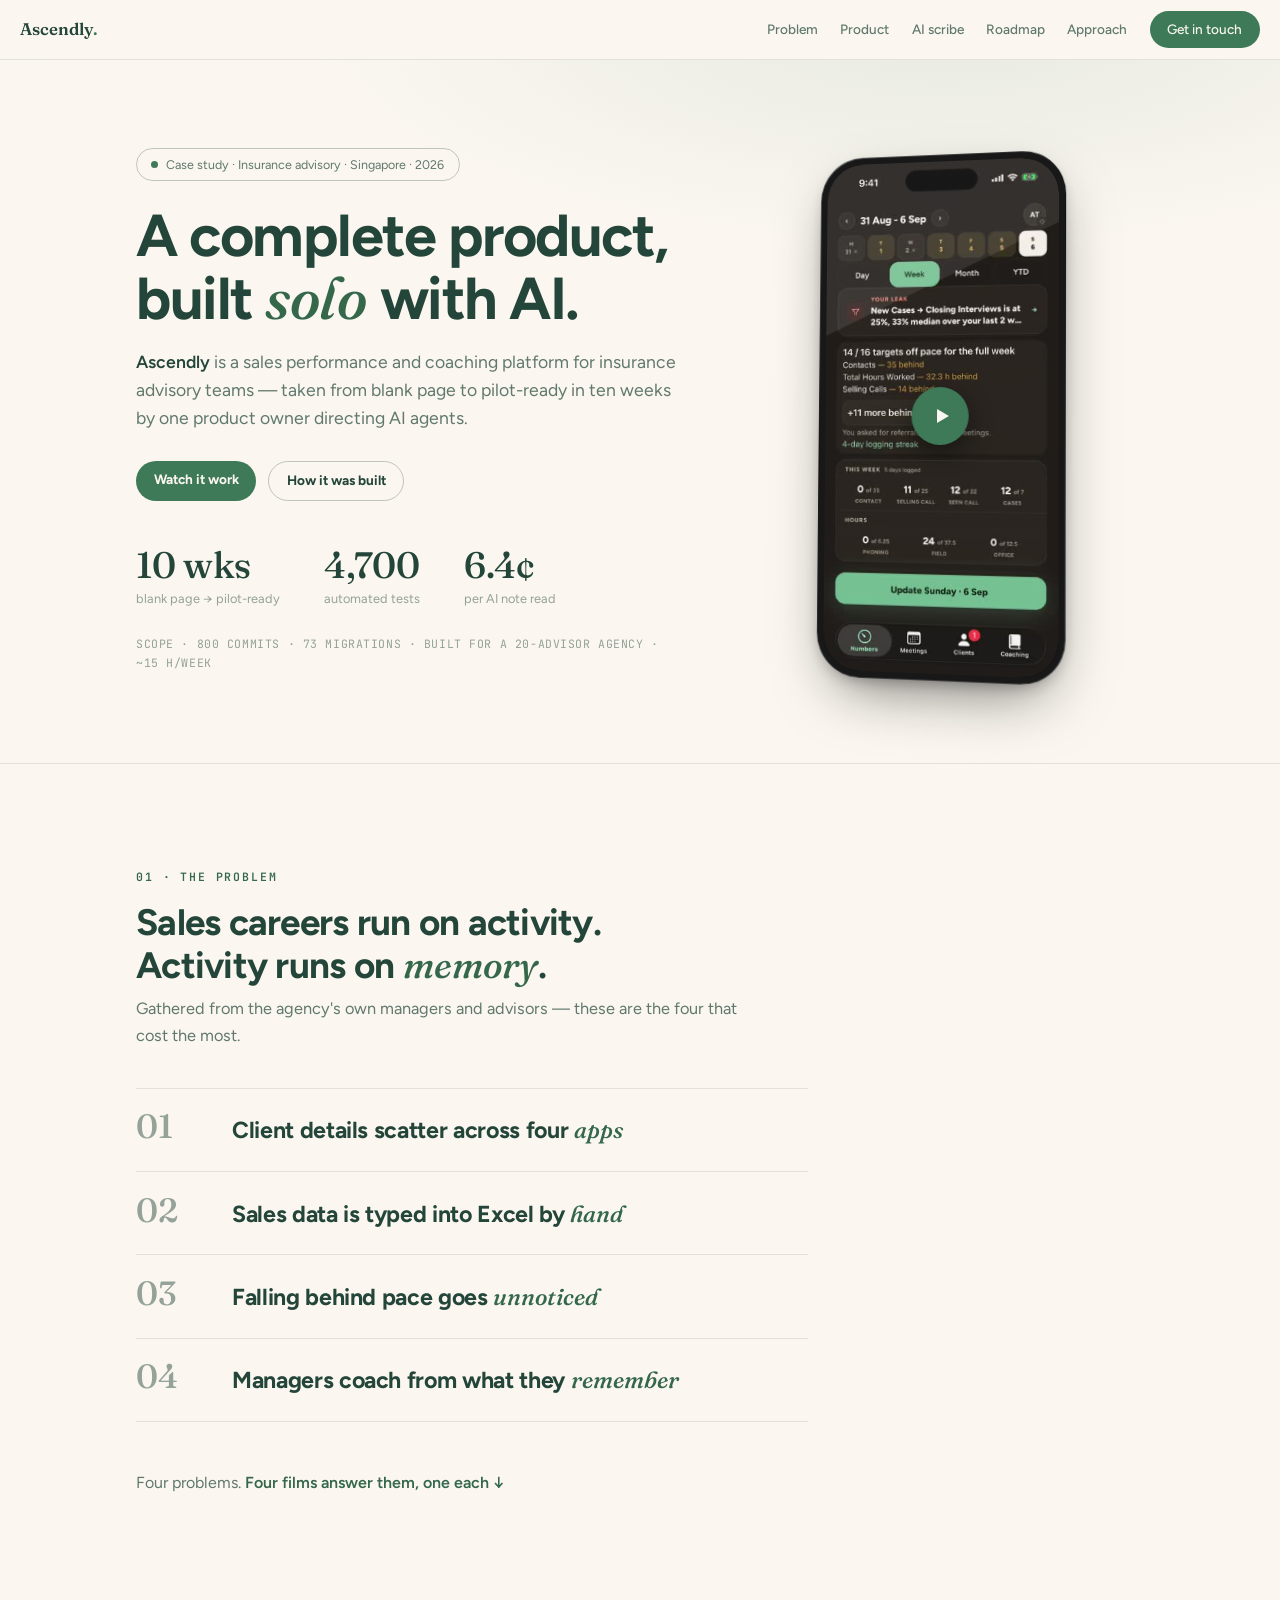
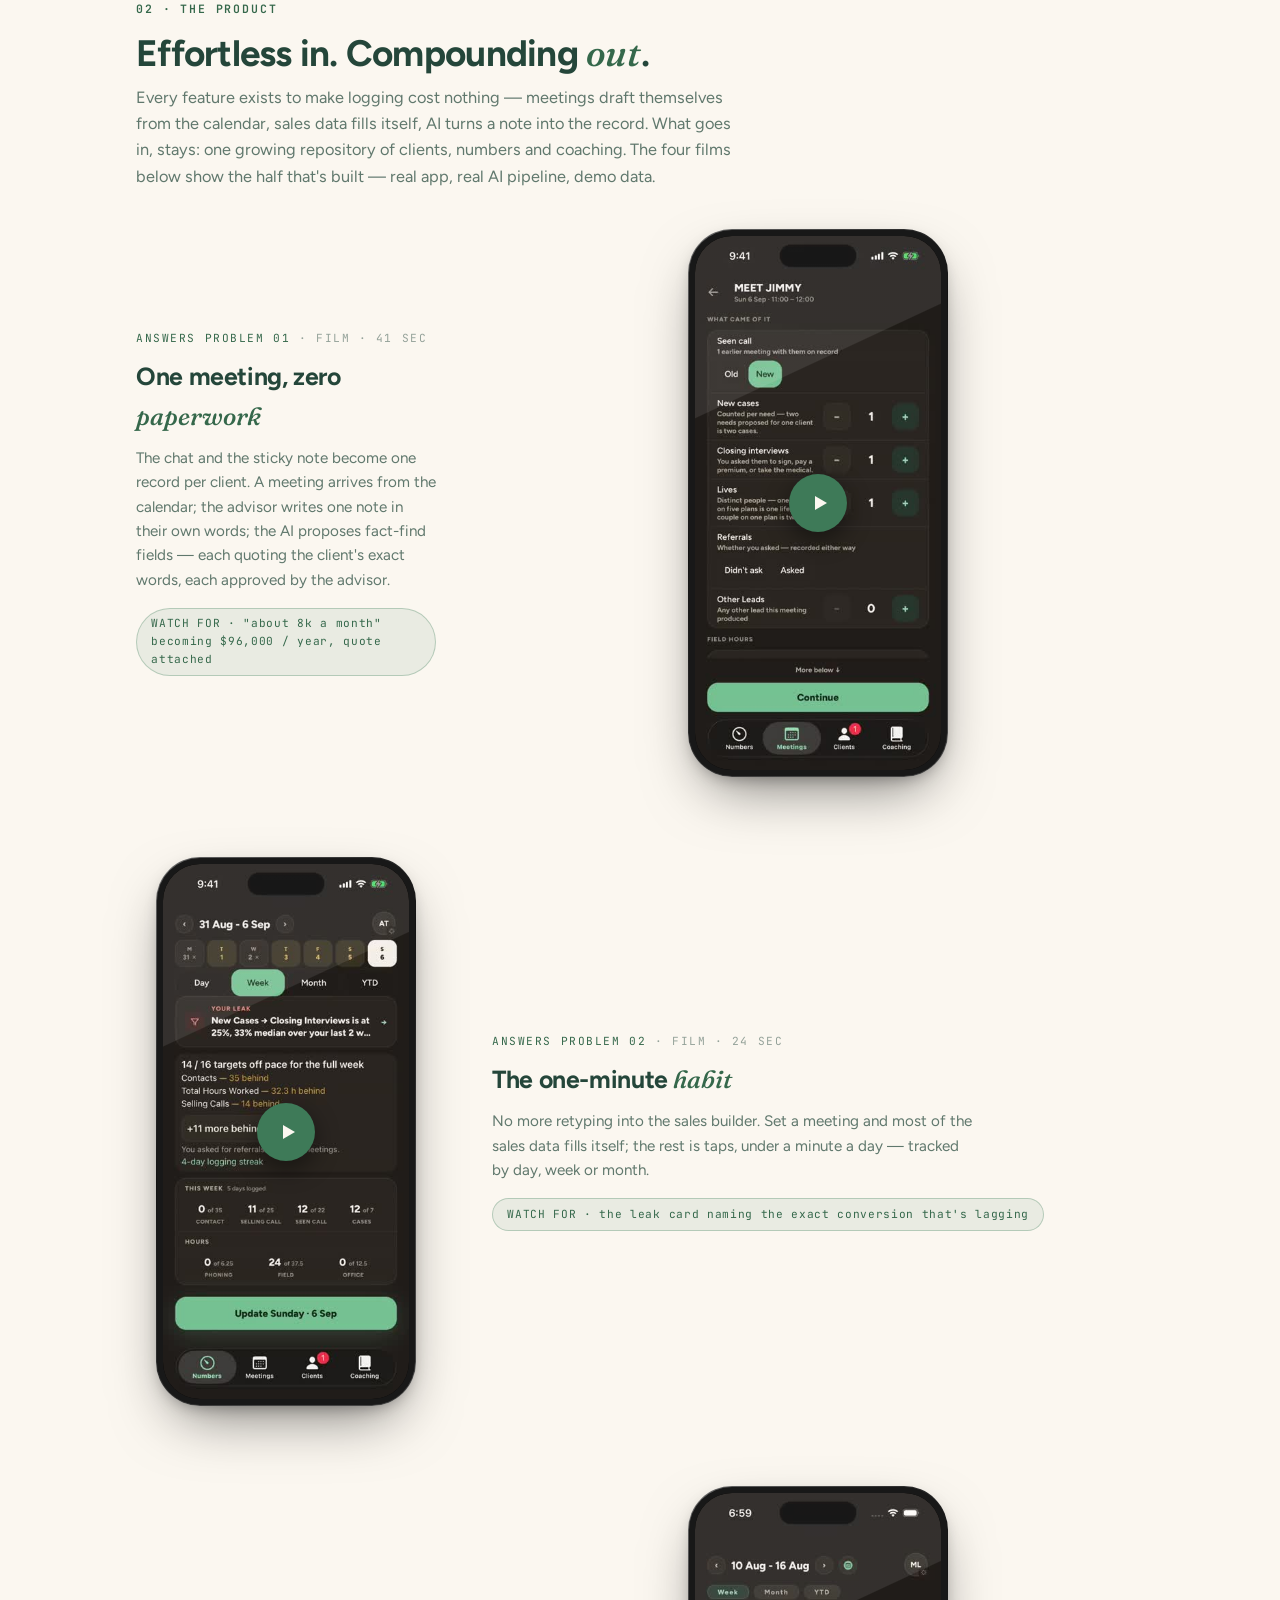
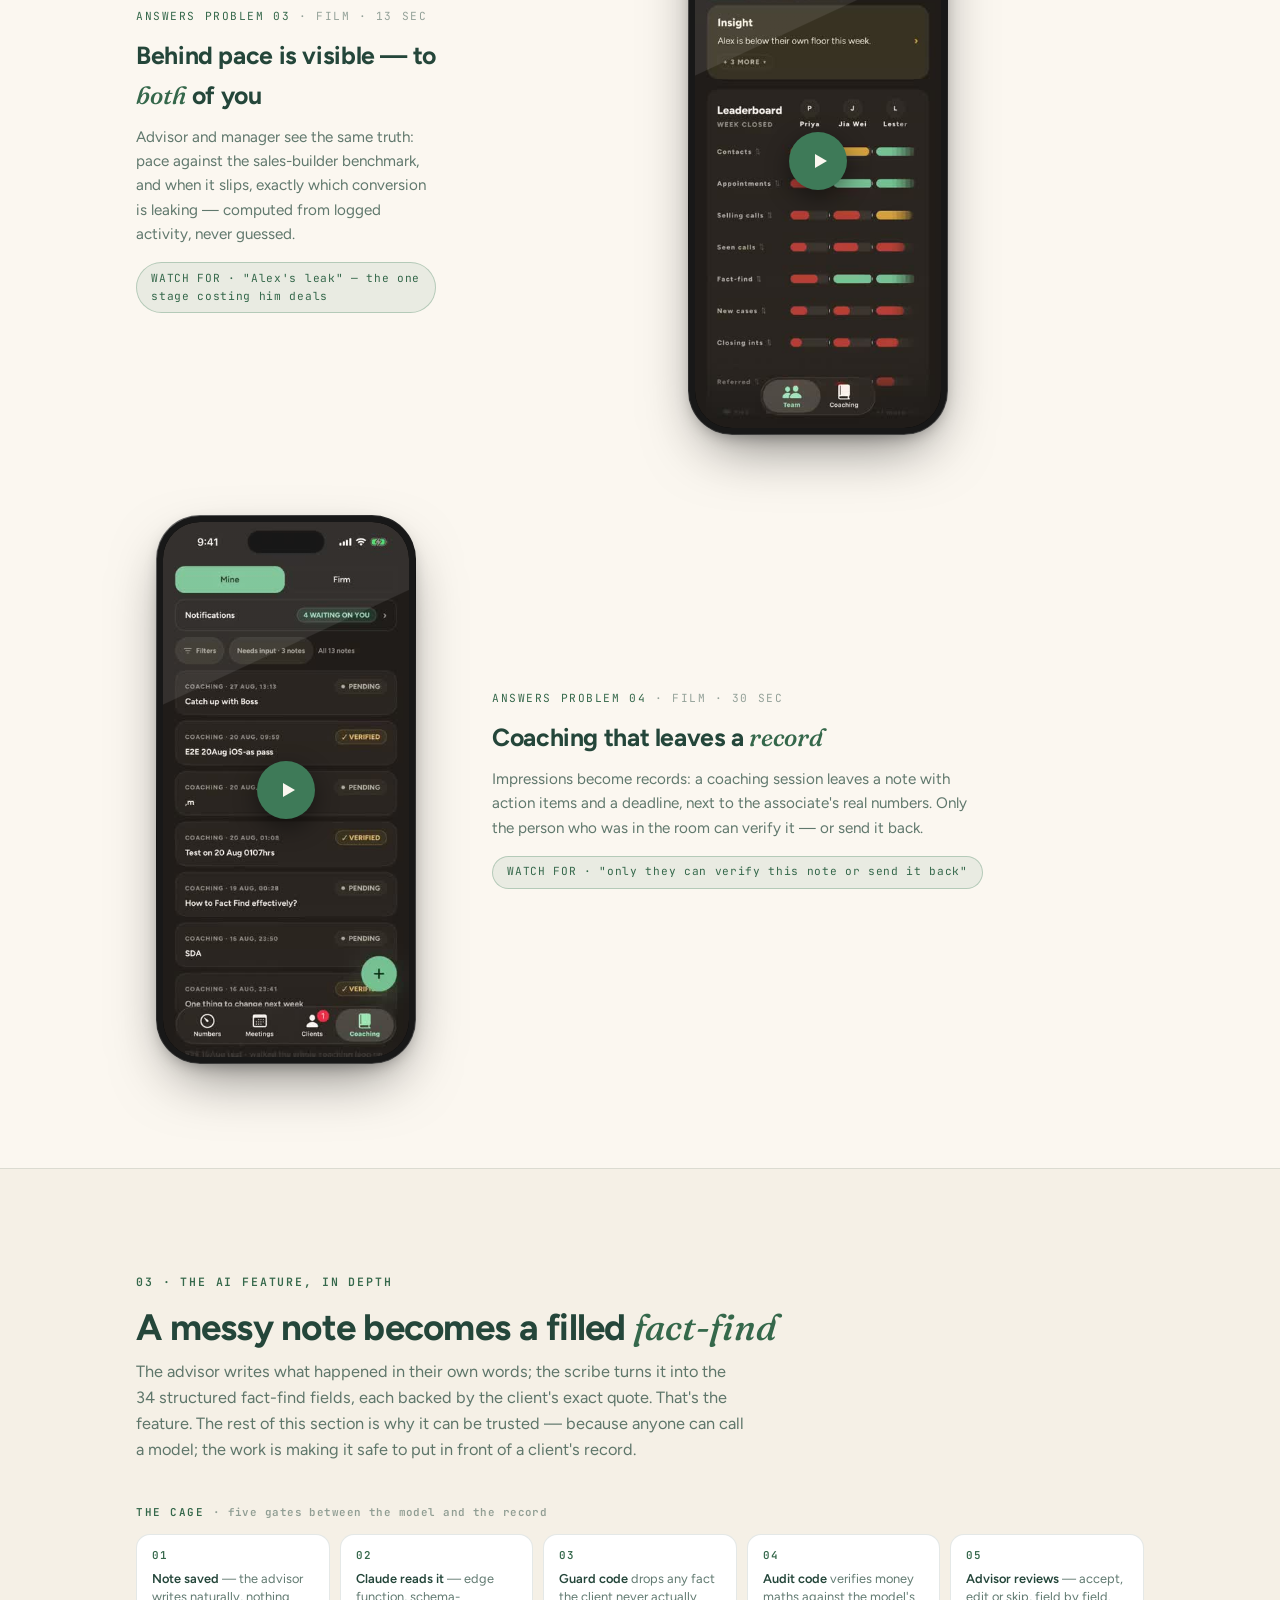
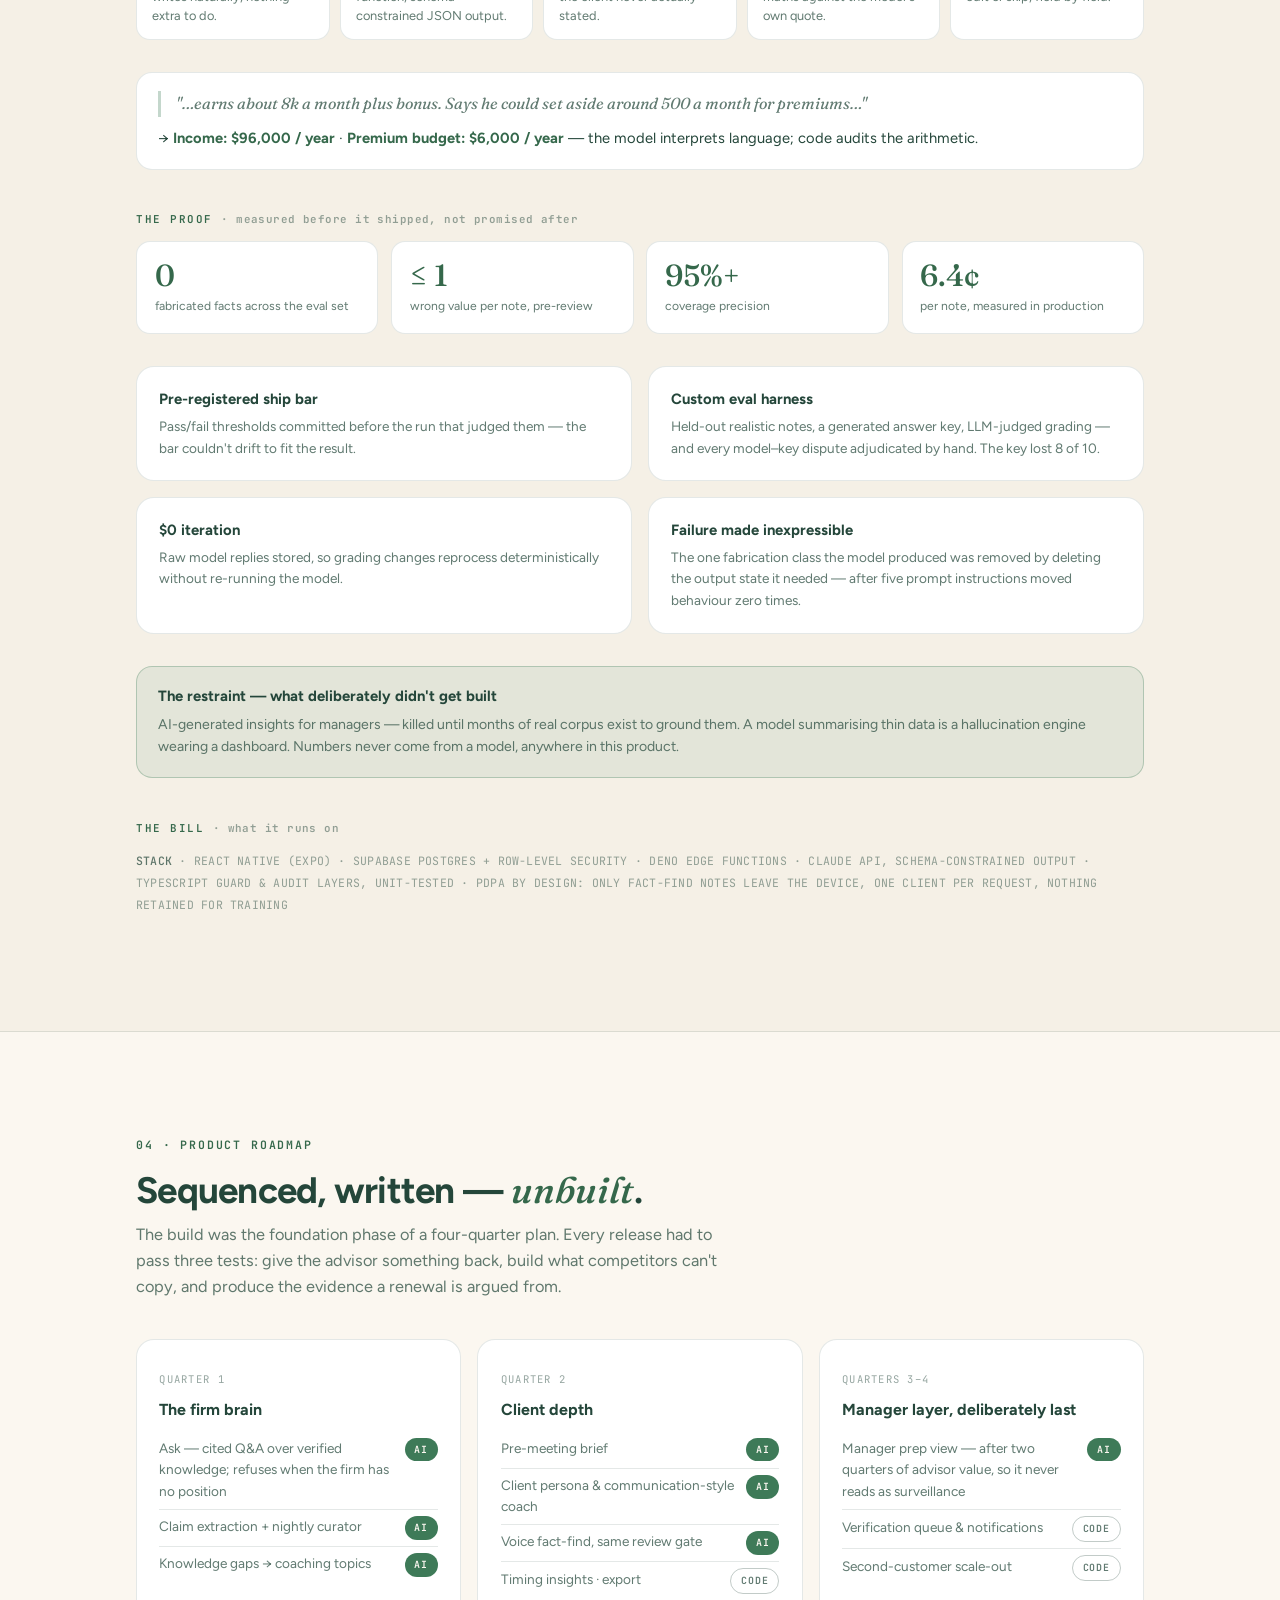
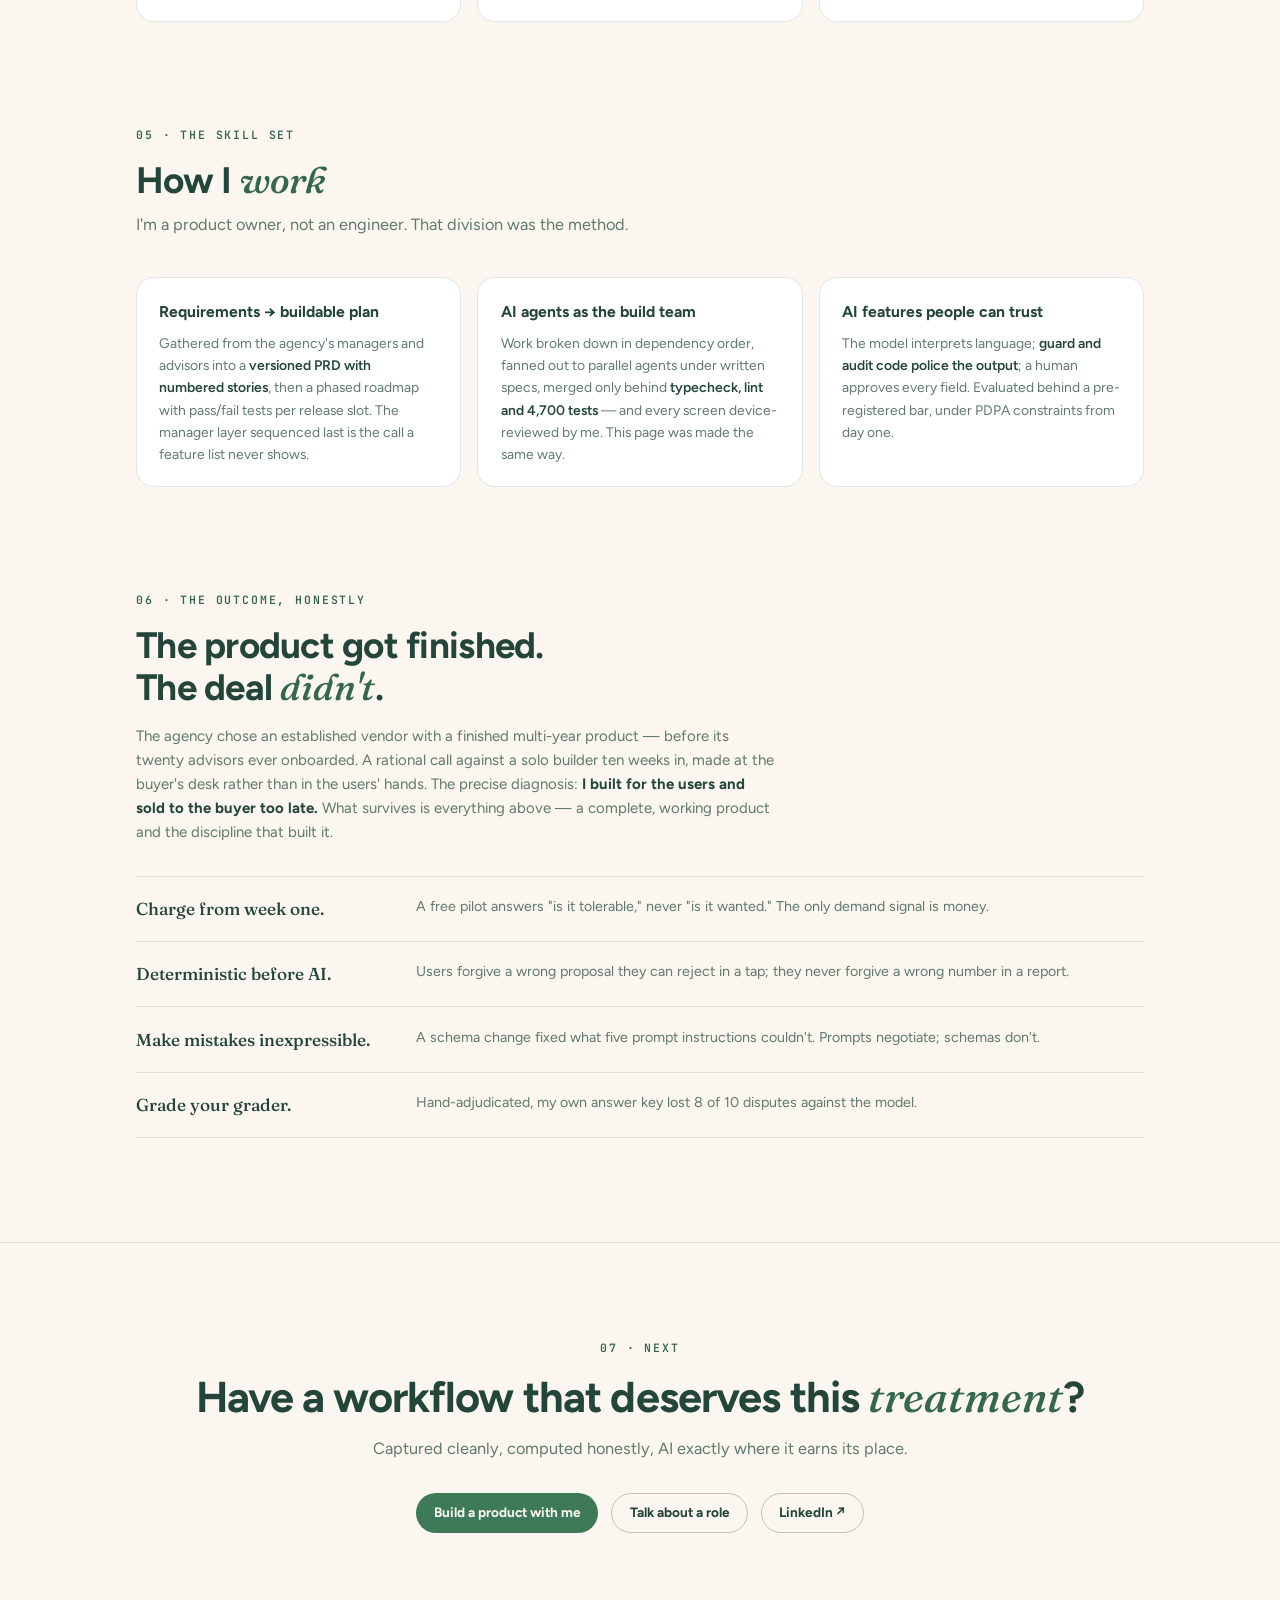
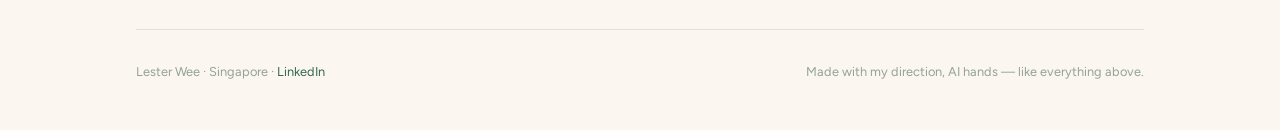
==== index.html @ a62f616c "Ascendly case study — portfolio site" ====
<!doctype html>
<html lang="en">
<head>
<meta charset="utf-8">
<meta name="viewport" content="width=device-width, initial-scale=1">
<title>Building Ascendly</title>
<meta name="description" content="Case study: Ascendly — a sales performance and coaching platform for insurance advisory teams, designed and shipped solo with AI by Lester Wee.">
</head>
<body>
<link rel="preconnect" href="https://fonts.googleapis.com">
<link rel="stylesheet" href="https://fonts.googleapis.com/css2?family=Figtree:ital,wght@0,400;0,500;0,600;0,700;1,400&family=Fraunces:ital,opsz,wght@0,9..144,400;0,9..144,500;0,9..144,600;1,9..144,400;1,9..144,500&family=JetBrains+Mono:wght@400;500;600&display=swap">
<style>
  /* ============ tokens — dark-first, the product's own warm palette ============ */
  :root {
    --canvas: #1A1714;
    --panel: #211D19;
    --card: #2B2620;
    --raised: #332D26;
    --text: #EFE9DF;
    --text-2: rgba(239,233,223,.66);
    --text-3: rgba(239,233,223,.42);
    --hairline: rgba(239,233,223,.09);
    --hairline-bright: rgba(239,233,223,.22);
    --sage: #6FB891;
    --sage-text: #8FD1AE;
    --sage-tint: rgba(111,184,145,.10);
    --sage-border: rgba(111,184,145,.28);
    --on-sage: #14251C;
    --glow: rgba(111,184,145,.13);
    --veil: rgba(26,23,20,.78);
  }
  @media (prefers-color-scheme: light) {
    :root:not([data-theme="dark"]) {
      --canvas: #FBF7F0; --panel: #F5F0E6; --card: #FFFFFF; --raised: #FFFFFF;
      --text: #24463A; --text-2: rgba(36,70,58,.72); --text-3: rgba(36,70,58,.48);
      --hairline: rgba(36,70,58,.12); --hairline-bright: rgba(36,70,58,.28);
      --sage: #3E7A58; --sage-text: #35684B; --sage-tint: rgba(62,122,88,.09);
      --sage-border: rgba(62,122,88,.30); --on-sage: #FBF7F0;
      --glow: rgba(62,122,88,.10); --veil: rgba(251,247,240,.82);
    }
  }
  :root[data-theme="light"] {
    --canvas: #FBF7F0; --panel: #F5F0E6; --card: #FFFFFF; --raised: #FFFFFF;
    --text: #24463A; --text-2: rgba(36,70,58,.72); --text-3: rgba(36,70,58,.48);
    --hairline: rgba(36,70,58,.12); --hairline-bright: rgba(36,70,58,.28);
    --sage: #3E7A58; --sage-text: #35684B; --sage-tint: rgba(62,122,88,.09);
    --sage-border: rgba(62,122,88,.30); --on-sage: #FBF7F0;
    --glow: rgba(62,122,88,.10); --veil: rgba(251,247,240,.82);
  }

  * { box-sizing: border-box; }
  html { scroll-behavior: smooth; }
  body {
    margin: 0; background: var(--canvas); color: var(--text);
    font-family: "Figtree", -apple-system, "Segoe UI", sans-serif;
    font-size: 15px; line-height: 1.6; -webkit-font-smoothing: antialiased;
  }
  .mono { font-family: "JetBrains Mono", ui-monospace, monospace; }
  .serif { font-family: "Fraunces", Georgia, serif; }
  a { color: var(--sage-text); text-decoration: none; }
  section { scroll-margin-top: 84px; }

  /* ============ nav ============ */
  nav {
    position: sticky; top: 0; z-index: 50; height: 60px;
    display: flex; align-items: center; justify-content: space-between;
    padding: 0 1.25rem; border-bottom: 1px solid var(--hairline);
    background: var(--veil); backdrop-filter: blur(16px); -webkit-backdrop-filter: blur(16px);
  }
  .brand { font-family: "Fraunces", Georgia, serif; font-weight: 600; font-size: 1.05rem; color: var(--text); }
  .brand i { color: var(--sage); font-style: normal; }
  .links { display: flex; gap: 1.4rem; align-items: center; }
  .links a { color: var(--text-2); font-size: .85rem; font-weight: 500; }
  .links a:hover { color: var(--text); }
  @media (max-width: 46rem) { .links a:not(.btn) { display: none; } }
  .btn {
    display: inline-block; background: var(--sage); color: var(--on-sage) !important;
    font-weight: 700; font-size: .85rem; border-radius: 999px; padding: .5rem 1.1rem;
    border: none; cursor: pointer; font-family: inherit; line-height: inherit;
  }
  .btn:hover { filter: brightness(1.07); }
  .btn.ghost {
    background: transparent; color: var(--text) !important;
    border: 1px solid var(--hairline-bright);
  }

  .wrap { max-width: 66rem; margin: 0 auto; padding: 0 1.5rem; }
  .narrow { max-width: 44rem; }

  /* ============ hero ============ */
  .hero {
    position: relative; overflow: hidden;
    padding: 5.5rem 0 5rem; border-bottom: 1px solid var(--hairline);
  }
  .hero::before {
    content: ""; position: absolute; inset: -20% -10% auto;
    height: 80%; pointer-events: none;
    background: radial-gradient(ellipse 60% 55% at 70% 20%, var(--glow), transparent 70%);
  }
  .hero-grid {
    position: relative; display: grid; grid-template-columns: 1.15fr .85fr;
    gap: 3rem; align-items: center;
  }
  @media (max-width: 52rem) { .hero-grid { grid-template-columns: 1fr; } }
  .badge {
    display: inline-flex; align-items: center; gap: .5rem;
    border: 1px solid var(--hairline-bright); border-radius: 999px;
    padding: .35rem .9rem; font-size: .78rem; color: var(--text-2); margin-bottom: 1.5rem;
  }
  .badge::before { content: ""; width: 7px; height: 7px; border-radius: 50%; background: var(--sage); }
  h1 {
    font-weight: 700; letter-spacing: -.025em;
    font-size: clamp(2.5rem, 5.5vw, 3.7rem); line-height: 1.05;
    margin: 0 0 1.1rem; text-wrap: balance;
  }
  h1 em { font-family: "Fraunces", Georgia, serif; font-style: italic; font-weight: 500; color: var(--sage-text); letter-spacing: 0; }
  .sub { font-size: 1.1rem; color: var(--text-2); max-width: 34rem; margin: 0 0 1.8rem; text-wrap: pretty; }
  .sub b { color: var(--text); font-weight: 600; }
  .hero-ctas { display: flex; gap: .75rem; margin-bottom: 2.75rem; }
  .bignums { display: flex; gap: 2.75rem; flex-wrap: wrap; }
  .bignum b {
    display: block; font-family: "Fraunces", Georgia, serif; font-weight: 500;
    font-size: 2.3rem; line-height: 1.1; letter-spacing: -.01em;
    font-variant-numeric: tabular-nums; color: var(--text);
  }
  .bignum span { font-size: .8rem; color: var(--text-3); }
  .scopeline { margin-top: 1.6rem; font-size: .72rem; letter-spacing: .05em; color: var(--text-3); }

  /* ============ phone frame ============ */
  .phone-tilt { perspective: 1000px; display: flex; justify-content: center; }
  .phone {
    position: relative; width: min(250px, 68vw);
    border-radius: 44px; padding: 1px;
    background: linear-gradient(135deg, #6a6a6a, #111 40%, #444 80%);
    box-shadow: 0 24px 60px -18px rgba(0,0,0,.55), 0 6px 18px -8px rgba(0,0,0,.4);
  }
  .hero .phone { transform: rotateY(-9deg) rotateX(2deg); }
  @media (prefers-reduced-motion: no-preference) {
    .hero .phone { transition: transform .6s ease; }
    .hero .phone:hover { transform: rotateY(-4deg) rotateX(1deg); }
  }
  .phone-body { background: #181818; border-radius: 43px; padding: 6px; }
  .screen {
    position: relative; border-radius: 37px; overflow: hidden;
    aspect-ratio: 1206 / 2622; background: #000;
  }
  .screen video, .screen img { position: absolute; inset: 0; width: 100%; height: 100%; object-fit: cover; }
  .screen::after {
    content: ""; position: absolute; inset: 0; pointer-events: none; border-radius: 37px;
    background: linear-gradient(155deg, rgba(255,255,255,.09) 0%, rgba(255,255,255,.09) 28%, rgba(255,255,255,0) 28.2%);
  }
  .playbtn {
    position: absolute; inset: 0; margin: auto; width: 58px; height: 58px;
    border-radius: 50%; border: none; cursor: pointer; z-index: 2;
    background: var(--sage); color: var(--on-sage);
    display: flex; align-items: center; justify-content: center;
    box-shadow: 0 8px 24px rgba(0,0,0,.45);
  }
  .playbtn svg { margin-left: 3px; }
  .playbtn:hover { filter: brightness(1.08); }

  /* ============ section scaffold ============ */
  .sec { padding: 6.5rem 0 0; }
  .eyebrow {
    font-family: "JetBrains Mono", ui-monospace, monospace;
    text-transform: uppercase; letter-spacing: .16em; font-size: .72rem;
    font-weight: 600; color: var(--sage-text); margin: 0 0 .9rem;
  }
  h2 {
    font-weight: 700; letter-spacing: -.02em;
    font-size: clamp(1.7rem, 3.4vw, 2.3rem); line-height: 1.15;
    margin: 0 0 .6rem; text-wrap: balance;
  }
  h2 em { font-family: "Fraunces", Georgia, serif; font-style: italic; font-weight: 500; color: var(--sage-text); letter-spacing: 0; }
  .support { color: var(--text-2); font-size: 1.02rem; max-width: 38rem; margin: 0 0 2.5rem; text-wrap: pretty; }

  /* ============ cards / grids ============ */
  .card {
    background: var(--card); border: 1px solid var(--hairline); border-radius: 18px;
    padding: 1.3rem 1.4rem; transition: border-color .25s ease;
  }
  .card:hover { border-color: var(--hairline-bright); }
  .chip {
    font-family: "JetBrains Mono", ui-monospace, monospace;
    font-size: .62rem; font-weight: 600; letter-spacing: .08em;
    text-transform: uppercase; border-radius: 999px; padding: .25rem .62rem; white-space: nowrap;
  }
  .chip.ai { background: var(--sage); color: var(--on-sage); }
  .chip.code { color: var(--text-2); border: 1px solid var(--hairline-bright); }
  .chip.built { color: var(--sage-text); border: 1px solid var(--sage-border); background: var(--sage-tint); }
  .chip.plan { color: var(--text-3); border: 1px dashed var(--hairline-bright); }
  .chips { display: flex; gap: .35rem; flex-shrink: 0; }

  /* problem: before / with Ascendly split */
  .split { display: grid; grid-template-columns: 1.15fr 1px .85fr; gap: 2.5rem; align-items: center; }
  @media (max-width: 52rem) { .split { grid-template-columns: 1fr; gap: 2rem; } .divider { display: none; } }
  .divider { background: var(--hairline-bright); height: 100%; }
  .kick { font-family: "JetBrains Mono", ui-monospace, monospace; font-size: .68rem; letter-spacing: .14em; margin: 0 0 1.1rem; }
  .kick.old { color: var(--text-3); }
  .kick.new { color: var(--sage-text); }
  .before-stage { position: relative; height: 310px; filter: saturate(.45) brightness(.88); }
  .art { position: absolute; box-shadow: 0 10px 26px rgba(0,0,0,.4); }
  .chat {
    left: 0; top: 0; width: 190px; transform: rotate(-3deg);
    background: #101511; border: 1px solid rgba(239,233,223,.14); border-radius: 12px;
    padding: .65rem .65rem .75rem; color: #EFE9DF;
  }
  .chat .cname { font-family: "JetBrains Mono", ui-monospace, monospace; font-size: .6rem; color: rgba(239,233,223,.5); letter-spacing: .08em; margin-bottom: .45rem; }
  .bub { max-width: 90%; background: #24382B; border-radius: 10px 10px 10px 2px; padding: .38rem .55rem; font-size: .76rem; margin-bottom: .35rem; }
  .bub.me { margin-left: auto; background: #2E2A22; border-radius: 10px 10px 2px 10px; }
  .bub time { display: block; font-family: "JetBrains Mono", ui-monospace, monospace; font-size: .54rem; color: rgba(239,233,223,.42); margin-top: .12rem; text-align: right; }
  .sticky {
    right: 2%; top: 5%; width: 132px; height: 120px; transform: rotate(2.5deg);
    background: linear-gradient(160deg, #E8D06F, #DCBF55); color: #4A3B12;
    padding: .7rem .75rem; font-family: "Fraunces", Georgia, serif; font-style: italic;
    font-size: .85rem; line-height: 1.35;
  }
  .sticky::after {
    content: ""; position: absolute; right: 0; bottom: 0;
    border-style: solid; border-width: 0 0 22px 22px;
    border-color: transparent transparent var(--canvas) transparent;
  }
  .sheet {
    left: 6%; bottom: 2%; width: 265px; transform: rotate(1.5deg);
    background: #F2EFE6; color: #333; font-size: .66rem; border-radius: 4px; overflow: hidden;
  }
  .sheet table { border-collapse: collapse; width: 100%; }
  .sheet th, .sheet td { border: 1px solid #C9C4B4; padding: .26rem .42rem; text-align: left; white-space: nowrap; }
  .sheet th { background: #E2DECE; font-weight: 600; }
  .sheet .ref { color: #B3261E; font-weight: 700; }
  .sheet .empty { color: #999; }
  .sheet .xname {
    font-family: "JetBrains Mono", ui-monospace, monospace; font-size: .58rem;
    background: #1E6E42; color: #EFEFEA; padding: .28rem .45rem; letter-spacing: .02em;
  }
  .b-line { font-size: .95rem; color: var(--text-2); margin: 1.25rem 0 0; }
  .b-line s { color: var(--text-3); text-decoration-color: var(--sage); text-decoration-thickness: 2px; }
  .with-col { text-align: center; }
  .with-col .phone { width: min(200px, 55vw); margin: 0 auto; }
  .plist { max-width: 42rem; }
  .plist .prow2 {
    display: grid; grid-template-columns: 4.5rem 1fr; gap: 1.5rem; align-items: baseline;
    padding: 1.35rem 0; border-top: 1px solid var(--hairline);
  }
  .plist .prow2:last-of-type { border-bottom: 1px solid var(--hairline); }
  .plist .pnum {
    font-family: "Fraunces", Georgia, serif; font-weight: 500; font-size: 2.1rem;
    color: var(--text-3); font-variant-numeric: tabular-nums; line-height: 1;
  }
  .plist h3 { margin: 0; font-size: clamp(1.15rem, 2.4vw, 1.45rem); font-weight: 700; letter-spacing: -.015em; }
  .plist h3 em { font-family: "Fraunces", Georgia, serif; font-style: italic; font-weight: 500; color: var(--sage-text); letter-spacing: 0; }
  .prow { margin-top: 1rem; }
  .prow .b-line { max-width: 26rem; }
  .prob-close { margin: 3rem 0 0; font-size: 1rem; color: var(--text-2); }
  .prob-close a { font-weight: 600; }
  .ans-tag { color: var(--sage-text); }
  .prow .plabel {
    font-family: "JetBrains Mono", ui-monospace, monospace; font-size: .66rem;
    letter-spacing: .14em; color: var(--text-3); margin: 0 0 .35rem;
  }
  .prow h3 { margin: 0 0 1.5rem; font-size: clamp(1.15rem, 2.2vw, 1.4rem); font-weight: 700; letter-spacing: -.015em; }
  .prow h3 em { font-family: "Fraunces", Georgia, serif; font-style: italic; font-weight: 500; color: var(--sage-text); letter-spacing: 0; }
  .prow .before-stage { height: 235px; }
  .scrap {
    background: repeating-linear-gradient(#FAF7EE, #FAF7EE 21px, #D8D2BE 22px);
    color: #444; padding: .6rem .75rem 1rem; font-size: .74rem; border-radius: 3px;
    font-family: "Fraunces", Georgia, serif; font-style: italic; line-height: 22px;
  }

  /* ============ films: one at a time ============ */
  .featrow {
    display: grid; grid-template-columns: minmax(0, 300px) 1fr;
    gap: 3.5rem; align-items: center; margin-bottom: 5rem;
  }
  .featrow:last-child { margin-bottom: 0; }
  .featrow .phone-col { display: flex; justify-content: center; }
  .featrow:nth-child(even) .phone-col { order: 2; }
  @media (max-width: 52rem) {
    .featrow { grid-template-columns: 1fr; gap: 1.75rem; margin-bottom: 4rem; }
    .featrow:nth-child(even) .phone-col { order: 0; }
  }
  .featrow .phone { width: min(260px, 70vw); }
  .featrow .fnum {
    font-family: "JetBrains Mono", ui-monospace, monospace;
    font-size: .7rem; letter-spacing: .14em; color: var(--text-3); margin: 0 0 .6rem;
  }
  .featrow h3 { margin: 0 0 .6rem; font-size: clamp(1.25rem, 2.4vw, 1.55rem); font-weight: 700; letter-spacing: -.015em; }
  .featrow h3 em { font-family: "Fraunces", Georgia, serif; font-style: italic; font-weight: 500; color: var(--sage-text); letter-spacing: 0; }
  .featrow .fdesc { font-size: .95rem; color: var(--text-2); margin: 0 0 1rem; max-width: 30rem; }
  .featrow .watch {
    font-family: "JetBrains Mono", ui-monospace, monospace;
    font-size: .7rem; letter-spacing: .06em; color: var(--sage-text);
    border: 1px solid var(--sage-border); background: var(--sage-tint);
    border-radius: 999px; padding: .4rem .9rem; display: inline-block;
  }

  /* ============ bento ============ */
  .bento { display: grid; grid-template-columns: repeat(12, 1fr); gap: 1rem; }
  .bento .card { display: flex; flex-direction: column; gap: .3rem; }
  .b6 { grid-column: span 6; } .b4 { grid-column: span 4; } .b3 { grid-column: span 3; }
  .b8 { grid-column: span 8; }
  @media (max-width: 52rem) { .b6,.b4,.b3,.b8 { grid-column: span 12; } }
  .bento h3 { margin: 0; font-size: .98rem; font-weight: 700; letter-spacing: -.01em; display: flex; align-items: center; justify-content: space-between; gap: .75rem; }
  .bento p { margin: 0; font-size: .86rem; color: var(--text-2); }
  .statcell { justify-content: center; align-items: flex-start; background: var(--sage-tint); border-color: var(--sage-border); }
  .statcell b { font-family: "Fraunces", Georgia, serif; font-weight: 500; font-size: 3rem; line-height: 1; color: var(--sage-text); font-variant-numeric: tabular-nums; }
  .statcell span { font-size: .8rem; color: var(--text-2); }
  .quotecell { justify-content: center; }
  .quotecell p { font-family: "Fraunces", Georgia, serif; font-style: italic; font-size: 1.05rem; color: var(--text); line-height: 1.45; }

  /* ============ scribe deep dive ============ */
  .deep { background: var(--panel); border-top: 1px solid var(--hairline); border-bottom: 1px solid var(--hairline); margin-top: 6.5rem; padding: 6.5rem 0; }
  .deep .sec { padding: 0; }
  .role {
    font-family: "JetBrains Mono", ui-monospace, monospace; font-size: .68rem;
    font-weight: 600; letter-spacing: .14em; color: var(--sage-text);
    margin: 2.6rem 0 .8rem;
  }
  .role span { color: var(--text-3); letter-spacing: .04em; text-transform: none; }
  .pipeline { display: grid; grid-template-columns: repeat(5, 1fr); gap: .6rem; margin: 0 0 2rem; counter-reset: step; }
  @media (max-width: 52rem) { .pipeline { grid-template-columns: 1fr; } }
  .pstep {
    background: var(--card); border: 1px solid var(--hairline); border-radius: 14px;
    padding: .85rem .95rem; font-size: .8rem; color: var(--text-2); line-height: 1.45;
  }
  .pstep::before {
    counter-increment: step; content: "0" counter(step);
    display: block; font-family: "JetBrains Mono", ui-monospace, monospace;
    font-size: .68rem; font-weight: 600; letter-spacing: .1em; color: var(--sage-text); margin-bottom: .35rem;
  }
  .pstep b { color: var(--text); font-weight: 600; }
  .evidence {
    background: var(--card); border: 1px solid var(--hairline); border-radius: 16px;
    padding: 1.15rem 1.3rem; margin: 0 0 2rem; font-size: .92rem;
  }
  .evidence .q { border-left: 3px solid var(--sage-border); padding-left: .95rem; color: var(--text-2); font-family: "Fraunces", Georgia, serif; font-style: italic; font-size: 1rem; }
  .evidence .a { margin-top: .6rem; }
  .evidence .a b { color: var(--sage-text); }
  .tiles { display: grid; grid-template-columns: repeat(4, 1fr); gap: .8rem; margin: 0 0 2rem; }
  @media (max-width: 46rem) { .tiles { grid-template-columns: 1fr 1fr; } }
  .tile { background: var(--card); border: 1px solid var(--hairline); border-radius: 14px; padding: 1rem 1.1rem; }
  .tile b { display: block; font-family: "Fraunces", Georgia, serif; font-weight: 500; font-size: 1.9rem; line-height: 1.15; color: var(--sage-text); font-variant-numeric: tabular-nums; }
  .tile span { font-size: .76rem; color: var(--text-2); }
  .harness { display: grid; grid-template-columns: 1fr 1fr; gap: 1rem; margin-bottom: 2rem; }
  @media (max-width: 46rem) { .harness { grid-template-columns: 1fr; } }
  .harness h3 { margin: 0 0 .25rem; font-size: .93rem; font-weight: 700; }
  .harness p { margin: 0; font-size: .85rem; color: var(--text-2); }
  .kill { background: var(--sage-tint); border: 1px solid var(--sage-border); border-radius: 16px; padding: 1.15rem 1.3rem; margin-bottom: 2rem; }
  .kill h3 { margin: 0 0 .3rem; font-size: .93rem; font-weight: 700; }
  .kill p { margin: 0; font-size: .88rem; color: var(--text-2); }
  .stack { font-family: "JetBrains Mono", ui-monospace, monospace; font-size: .72rem; line-height: 1.9; color: var(--text-3); letter-spacing: .02em; }
  .stack b { color: var(--text-2); font-weight: 500; }

  /* ============ roadmap ============ */
  .road { display: grid; grid-template-columns: repeat(3, 1fr); gap: 1rem; }
  @media (max-width: 52rem) { .road { grid-template-columns: 1fr; } }
  .road .card { gap: 0; }
  .road .q { font-family: "JetBrains Mono", ui-monospace, monospace; font-size: .66rem; letter-spacing: .12em; text-transform: uppercase; color: var(--text-3); margin-bottom: .55rem; }
  .road h3 { margin: 0 0 .55rem; font-size: 1rem; font-weight: 700; }
  .road ul { margin: 0; padding: 0; list-style: none; }
  .road li { display: flex; justify-content: space-between; gap: .75rem; align-items: baseline; font-size: .85rem; color: var(--text-2); padding: .38rem 0; border-top: 1px solid var(--hairline); }
  .road li:first-child { border-top: 0; }

  /* ============ approach ============ */
  .caps { display: grid; grid-template-columns: repeat(3, 1fr); gap: 1rem; }
  @media (max-width: 52rem) { .caps { grid-template-columns: 1fr; } }
  .caps h3 { margin: 0 0 .5rem; font-size: .98rem; font-weight: 700; }
  .caps p { margin: 0; font-size: .87rem; color: var(--text-2); }
  .caps p b { color: var(--text); font-weight: 600; }

  /* ============ outcome ============ */
  .lessons { border-top: 1px solid var(--hairline); margin-top: 2rem; }
  .lesson { display: grid; grid-template-columns: 16rem 1fr; gap: 1.5rem; padding: 1.15rem 0; border-bottom: 1px solid var(--hairline); }
  @media (max-width: 46rem) { .lesson { grid-template-columns: 1fr; gap: .2rem; } }
  .lesson h3 { font-family: "Fraunces", Georgia, serif; font-weight: 500; font-size: 1.08rem; margin: 0; }
  .lesson p { color: var(--text-2); margin: 0; font-size: .89rem; }
  .prose { color: var(--text-2); max-width: 40rem; }
  .prose b { color: var(--text); }

  /* ============ CTA band ============ */
  .cta-band { position: relative; overflow: hidden; margin-top: 6.5rem; border-top: 1px solid var(--hairline); padding: 6rem 0; text-align: center; }
  .cta-band::before {
    content: ""; position: absolute; inset: auto -10% -60%; height: 120%;
    background: radial-gradient(ellipse 55% 50% at 50% 100%, var(--glow), transparent 70%);
    pointer-events: none;
  }
  .cta-band h2 { font-size: clamp(1.9rem, 4vw, 2.7rem); margin-bottom: .75rem; }
  .cta-band .support { margin: 0 auto 2rem; }
  .cta-btns { display: flex; gap: .8rem; justify-content: center; flex-wrap: wrap; position: relative; }
  footer { border-top: 1px solid var(--hairline); padding: 2rem 0 3rem; font-size: .8rem; color: var(--text-3); display: flex; justify-content: space-between; gap: 1rem; flex-wrap: wrap; }

  /* ============ reveals ============ */
  @media (prefers-reduced-motion: no-preference) {
    .reveal { opacity: 0; transform: translateY(18px); transition: opacity .55s ease, transform .55s ease; }
    .reveal.in { opacity: 1; transform: none; }
    .stagger > * { opacity: 0; transform: translateY(16px); transition: opacity .5s ease, transform .5s ease; }
    .stagger.in > * { opacity: 1; transform: none; }
    .stagger.in > *:nth-child(2) { transition-delay: .08s; }
    .stagger.in > *:nth-child(3) { transition-delay: .16s; }
    .stagger.in > *:nth-child(4) { transition-delay: .24s; }
    .stagger.in > *:nth-child(5) { transition-delay: .32s; }
    .stagger.in > *:nth-child(6) { transition-delay: .4s; }
  }
</style>

<nav>
  <span class="brand">Ascendly<i>.</i></span>
  <span class="links">
    <a href="#problem">Problem</a>
    <a href="#product">Product</a>
    <a href="#scribe">AI scribe</a>
    <a href="#roadmap">Roadmap</a>
    <a href="#approach">Approach</a>
    <a class="btn" href="https://www.linkedin.com/in/lester-wee/" target="_blank" rel="noopener">Get in touch</a>
  </span>
</nav>

<header class="hero">
  <div class="wrap hero-grid">
    <div>
      <span class="badge">Case study · Insurance advisory · Singapore · 2026</span>
      <h1>A complete product,<br>built <em>solo</em> with AI.</h1>
      <p class="sub"><b>Ascendly</b> is a sales performance and coaching platform for insurance advisory teams — taken from blank page to pilot-ready in ten weeks by one product owner directing AI agents.</p>
      <div class="hero-ctas">
        <a class="btn" href="#product">Watch it work</a>
        <a class="btn ghost" href="#approach">How it was built</a>
      </div>
      <div class="bignums">
        <span class="bignum"><b>10 wks</b><span>blank page → pilot-ready</span></span>
        <span class="bignum"><b>4,700</b><span>automated tests</span></span>
        <span class="bignum"><b>6.4¢</b><span>per AI note read</span></span>
      </div>
      <p class="scopeline mono">SCOPE · 800 COMMITS · 73 MIGRATIONS · BUILT FOR A 20-ADVISOR AGENCY · ~15 H/WEEK</p>
    </div>
    <div class="phone-tilt">
      <div class="phone"><div class="phone-body"><div class="screen">
        <video src="[data-uri]" poster="[data-uri]" preload="none" playsinline></video>
        <button class="playbtn" aria-label="Play walkthrough"><svg width="20" height="20" viewBox="0 0 20 20" fill="currentColor"><path d="M5 3l12 7-12 7z"/></svg></button>
      </div></div></div>
    </div>
  </div>
</header>

<section class="sec" id="problem">
  <div class="wrap">
    <p class="eyebrow reveal">01 · The problem</p>
    <h2 class="reveal">Sales careers run on activity.<br>Activity runs on <em>memory</em>.</h2>
    <p class="support reveal">Gathered from the agency's own managers and advisors — these are the four that cost the most.</p>
    <div class="plist stagger">
      <div class="prow2"><span class="pnum">01</span><h3>Client details scatter across four <em>apps</em></h3></div>
      <div class="prow2"><span class="pnum">02</span><h3>Sales data is typed into Excel by <em>hand</em></h3></div>
      <div class="prow2"><span class="pnum">03</span><h3>Falling behind pace goes <em>unnoticed</em></h3></div>
      <div class="prow2"><span class="pnum">04</span><h3>Managers coach from what they <em>remember</em></h3></div>
    </div>
    <p class="prob-close reveal">Four problems. <a href="#product">Four films answer them, one each ↓</a></p>
  </div>
</section>

<section class="sec" id="product">
  <div class="wrap">
    <p class="eyebrow reveal">02 · The product</p>
    <h2 class="reveal">Effortless in. Compounding <em>out</em>.</h2>
    <p class="support reveal">Every feature exists to make logging cost nothing — meetings draft themselves from the calendar, sales data fills itself, AI turns a note into the record. What goes in, stays: one growing repository of clients, numbers and coaching. The four films below show the half that's built — real app, real AI pipeline, demo data.</p>

    <div class="featrow reveal">
      <div class="phone-col">
        <div class="phone"><div class="phone-body"><div class="screen">
          <video src="[data-uri]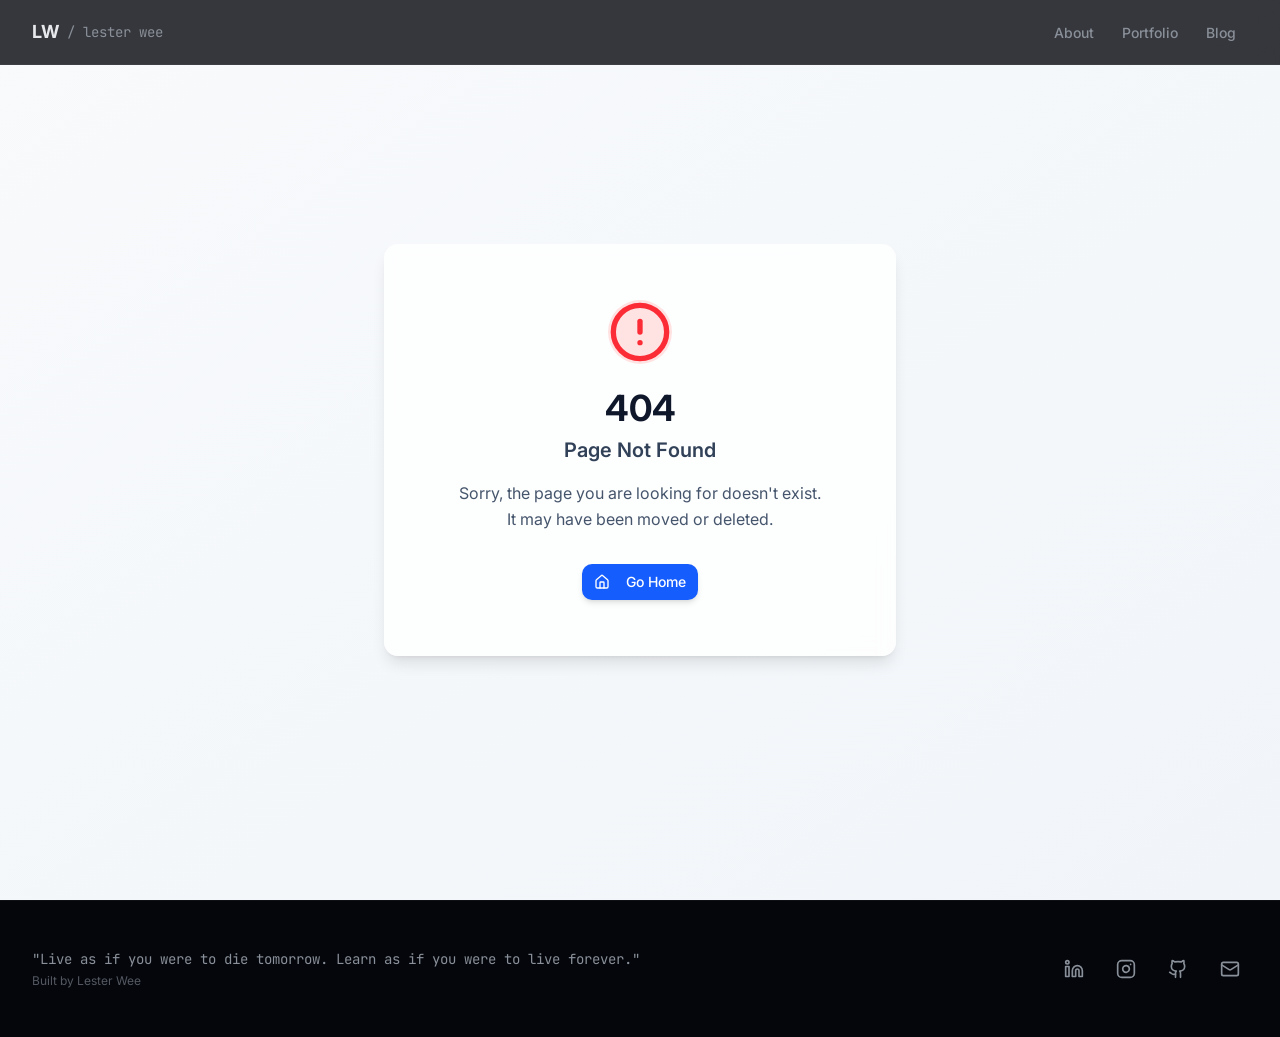
